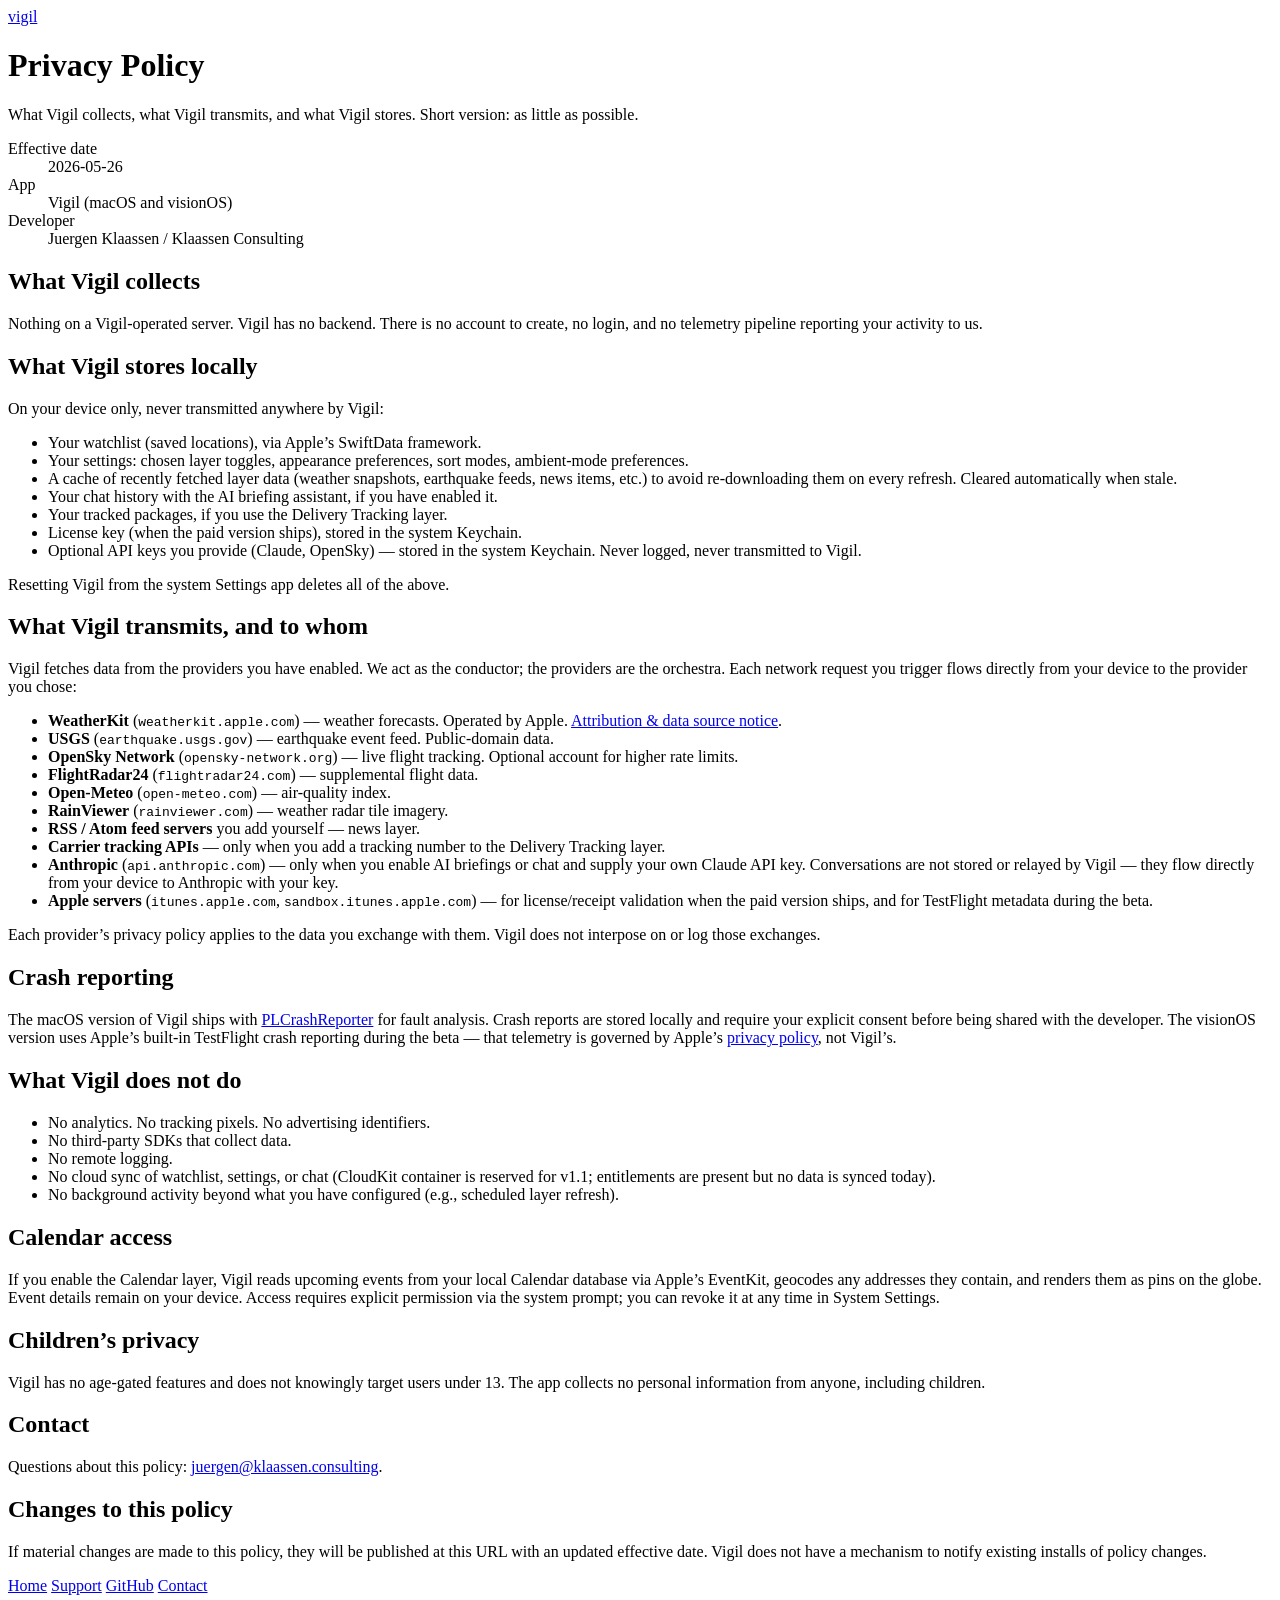
==== privacy/index.html @ 6830c687 "Initial: Vigil marketing site, privacy policy, support page Static GH Pages site mirroring the hush-" ====
<!DOCTYPE html>
<html lang="en">
<head>
    <meta charset="UTF-8">
    <meta name="viewport" content="width=device-width, initial-scale=1.0">
    <title>Privacy Policy — Vigil</title>
    <meta name="description" content="Vigil keeps your data on your device. No accounts, no telemetry, no third-party SDKs that collect data.">
    <link rel="icon" type="image/svg+xml" href="/vigil-site/assets/favicon.svg">
    <link rel="stylesheet" href="/vigil-site/assets/styles.css">
</head>
<body>
    <main>
        <header>
            <a class="brand" href="/vigil-site/">vigil<span class="pulse" aria-hidden="true"></span></a>
        </header>

        <h1>Privacy Policy</h1>
        <p class="subtitle">What Vigil collects, what Vigil transmits, and what Vigil stores. Short version: as little as possible.</p>

        <dl class="meta">
            <dt>Effective date</dt><dd>2026-05-26</dd>
            <dt>App</dt><dd>Vigil (macOS and visionOS)</dd>
            <dt>Developer</dt><dd>Juergen Klaassen / Klaassen Consulting</dd>
        </dl>

        <h2>What Vigil collects</h2>
        <p>Nothing on a Vigil-operated server. Vigil has no backend. There is no account to create, no login, and no telemetry pipeline reporting your activity to us.</p>

        <h2>What Vigil stores locally</h2>
        <p>On your device only, never transmitted anywhere by Vigil:</p>
        <ul class="bare">
            <li>Your watchlist (saved locations), via Apple&rsquo;s SwiftData framework.</li>
            <li>Your settings: chosen layer toggles, appearance preferences, sort modes, ambient-mode preferences.</li>
            <li>A cache of recently fetched layer data (weather snapshots, earthquake feeds, news items, etc.) to avoid re-downloading them on every refresh. Cleared automatically when stale.</li>
            <li>Your chat history with the AI briefing assistant, if you have enabled it.</li>
            <li>Your tracked packages, if you use the Delivery Tracking layer.</li>
            <li>License key (when the paid version ships), stored in the system Keychain.</li>
            <li>Optional API keys you provide (Claude, OpenSky) &mdash; stored in the system Keychain. Never logged, never transmitted to Vigil.</li>
        </ul>
        <p>Resetting Vigil from the system Settings app deletes all of the above.</p>

        <h2>What Vigil transmits, and to whom</h2>
        <p>Vigil fetches data from the providers you have enabled. We act as the conductor; the providers are the orchestra. Each network request you trigger flows directly from your device to the provider you chose:</p>
        <ul class="bare">
            <li><strong>WeatherKit</strong> (<code>weatherkit.apple.com</code>) &mdash; weather forecasts. Operated by Apple. <a href="https://developer.apple.com/weatherkit/data-source-attribution/">Attribution &amp; data source notice</a>.</li>
            <li><strong>USGS</strong> (<code>earthquake.usgs.gov</code>) &mdash; earthquake event feed. Public-domain data.</li>
            <li><strong>OpenSky Network</strong> (<code>opensky-network.org</code>) &mdash; live flight tracking. Optional account for higher rate limits.</li>
            <li><strong>FlightRadar24</strong> (<code>flightradar24.com</code>) &mdash; supplemental flight data.</li>
            <li><strong>Open-Meteo</strong> (<code>open-meteo.com</code>) &mdash; air-quality index.</li>
            <li><strong>RainViewer</strong> (<code>rainviewer.com</code>) &mdash; weather radar tile imagery.</li>
            <li><strong>RSS / Atom feed servers</strong> you add yourself &mdash; news layer.</li>
            <li><strong>Carrier tracking APIs</strong> &mdash; only when you add a tracking number to the Delivery Tracking layer.</li>
            <li><strong>Anthropic</strong> (<code>api.anthropic.com</code>) &mdash; only when you enable AI briefings or chat and supply your own Claude API key. Conversations are not stored or relayed by Vigil &mdash; they flow directly from your device to Anthropic with your key.</li>
            <li><strong>Apple servers</strong> (<code>itunes.apple.com</code>, <code>sandbox.itunes.apple.com</code>) &mdash; for license/receipt validation when the paid version ships, and for TestFlight metadata during the beta.</li>
        </ul>
        <p>Each provider&rsquo;s privacy policy applies to the data you exchange with them. Vigil does not interpose on or log those exchanges.</p>

        <h2>Crash reporting</h2>
        <p>The macOS version of Vigil ships with <a href="https://github.com/microsoft/plcrashreporter">PLCrashReporter</a> for fault analysis. Crash reports are stored locally and require your explicit consent before being shared with the developer. The visionOS version uses Apple&rsquo;s built-in TestFlight crash reporting during the beta &mdash; that telemetry is governed by Apple&rsquo;s <a href="https://www.apple.com/legal/privacy/">privacy policy</a>, not Vigil&rsquo;s.</p>

        <h2>What Vigil does not do</h2>
        <ul class="bare">
            <li>No analytics. No tracking pixels. No advertising identifiers.</li>
            <li>No third-party SDKs that collect data.</li>
            <li>No remote logging.</li>
            <li>No cloud sync of watchlist, settings, or chat (CloudKit container is reserved for v1.1; entitlements are present but no data is synced today).</li>
            <li>No background activity beyond what you have configured (e.g., scheduled layer refresh).</li>
        </ul>

        <h2>Calendar access</h2>
        <p>If you enable the Calendar layer, Vigil reads upcoming events from your local Calendar database via Apple&rsquo;s EventKit, geocodes any addresses they contain, and renders them as pins on the globe. Event details remain on your device. Access requires explicit permission via the system prompt; you can revoke it at any time in System Settings.</p>

        <h2>Children&rsquo;s privacy</h2>
        <p>Vigil has no age-gated features and does not knowingly target users under 13. The app collects no personal information from anyone, including children.</p>

        <h2>Contact</h2>
        <p>Questions about this policy: <a href="mailto:juergen@klaassen.consulting">juergen@klaassen.consulting</a>.</p>

        <h2>Changes to this policy</h2>
        <p>If material changes are made to this policy, they will be published at this URL with an updated effective date. Vigil does not have a mechanism to notify existing installs of policy changes.</p>

        <footer>
            <a href="/vigil-site/">Home</a>
            <a href="/vigil-site/support/">Support</a>
            <a href="https://github.com/juergen-kc/Vigil">GitHub</a>
            <a href="mailto:juergen@klaassen.consulting">Contact</a>
        </footer>
    </main>
</body>
</html>
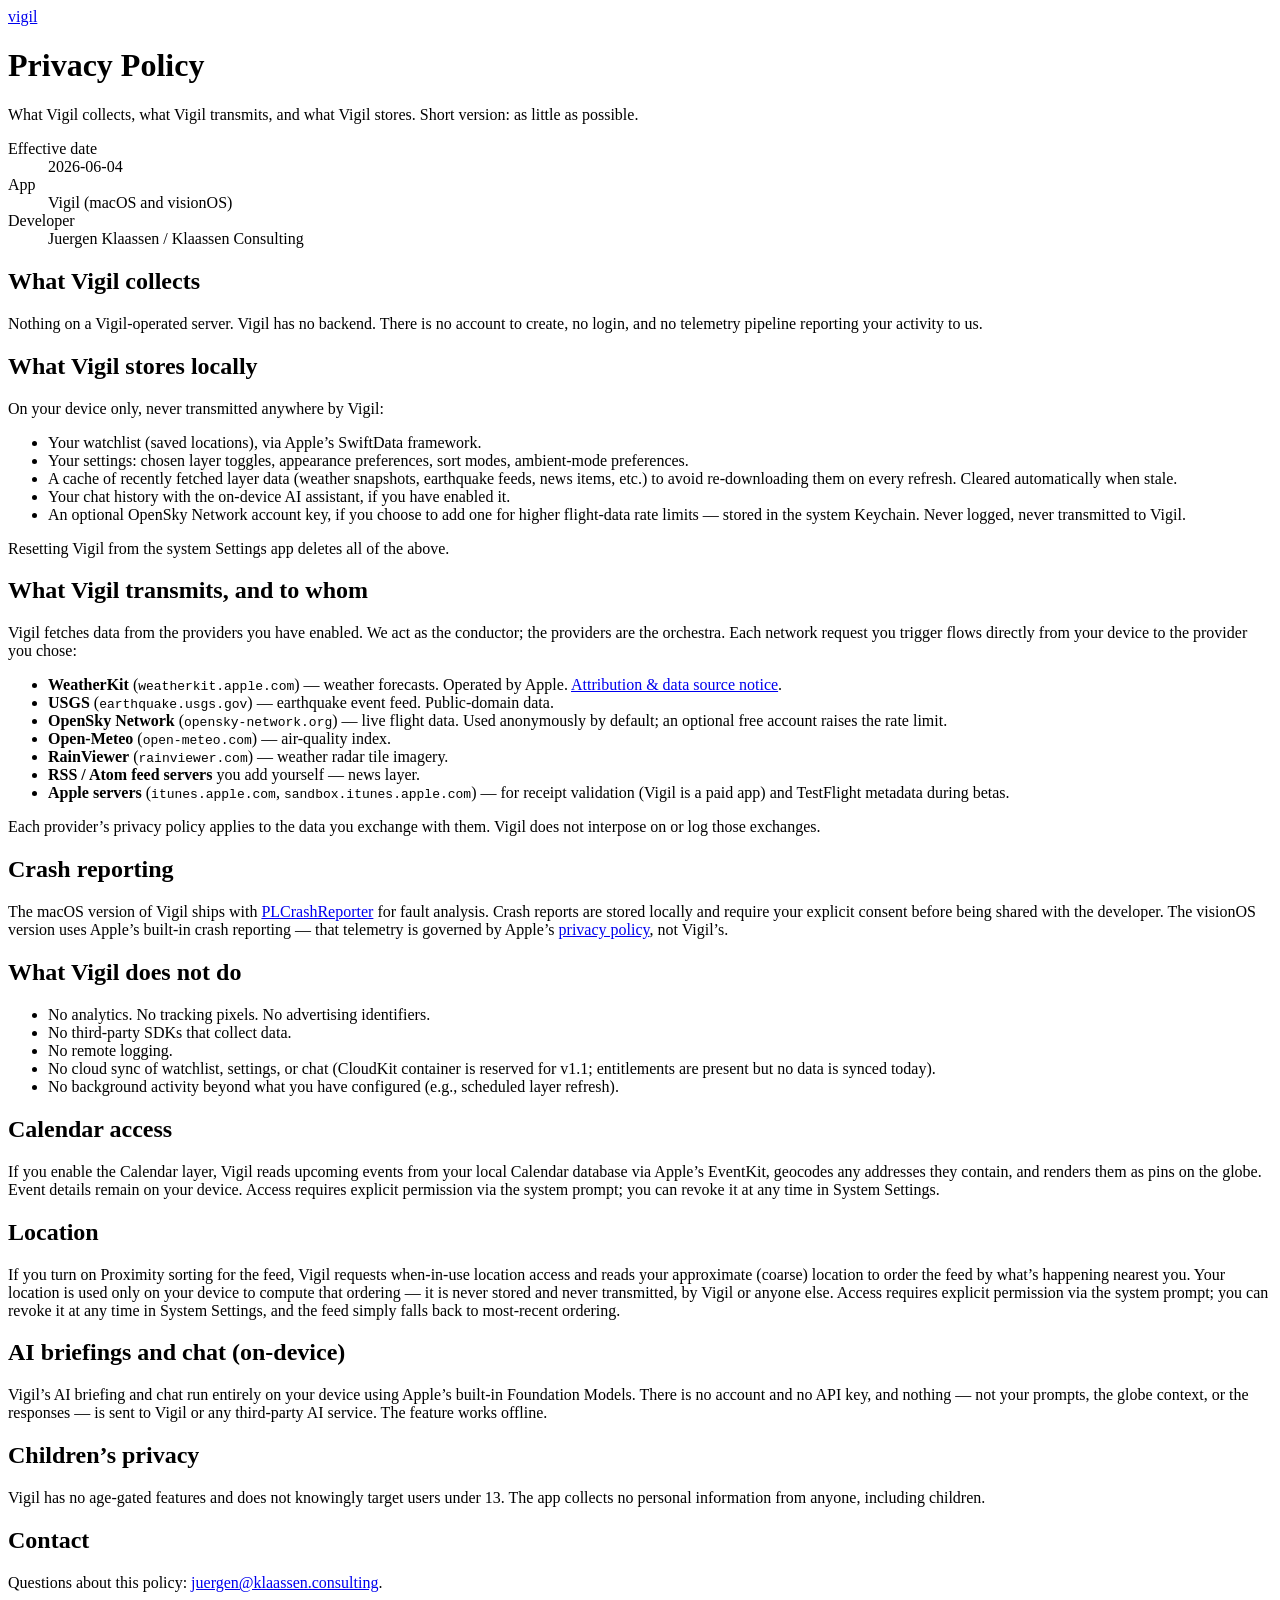
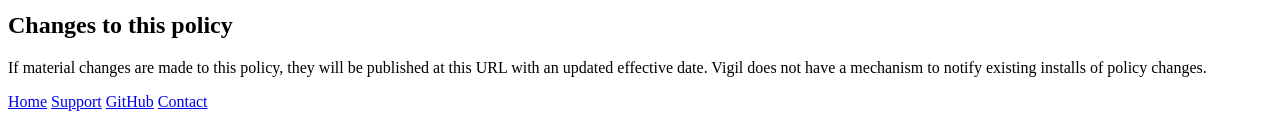
==== commit dd28658a: "Privacy: add Location section; correct AI to on-device; drop removed FR24/delivery/license Aligns th" ====
--- a/privacy/index.html
+++ b/privacy/index.html
@@ -18,7 +18,7 @@
         <p class="subtitle">What Vigil collects, what Vigil transmits, and what Vigil stores. Short version: as little as possible.</p>
 
         <dl class="meta">
-            <dt>Effective date</dt><dd>2026-05-26</dd>
+            <dt>Effective date</dt><dd>2026-06-04</dd>
             <dt>App</dt><dd>Vigil (macOS and visionOS)</dd>
             <dt>Developer</dt><dd>Juergen Klaassen / Klaassen Consulting</dd>
         </dl>
@@ -32,10 +32,8 @@
             <li>Your watchlist (saved locations), via Apple&rsquo;s SwiftData framework.</li>
             <li>Your settings: chosen layer toggles, appearance preferences, sort modes, ambient-mode preferences.</li>
             <li>A cache of recently fetched layer data (weather snapshots, earthquake feeds, news items, etc.) to avoid re-downloading them on every refresh. Cleared automatically when stale.</li>
-            <li>Your chat history with the AI briefing assistant, if you have enabled it.</li>
-            <li>Your tracked packages, if you use the Delivery Tracking layer.</li>
-            <li>License key (when the paid version ships), stored in the system Keychain.</li>
-            <li>Optional API keys you provide (Claude, OpenSky) &mdash; stored in the system Keychain. Never logged, never transmitted to Vigil.</li>
+            <li>Your chat history with the on-device AI assistant, if you have enabled it.</li>
+            <li>An optional OpenSky Network account key, if you choose to add one for higher flight-data rate limits &mdash; stored in the system Keychain. Never logged, never transmitted to Vigil.</li>
         </ul>
         <p>Resetting Vigil from the system Settings app deletes all of the above.</p>
 
@@ -44,19 +42,16 @@
         <ul class="bare">
             <li><strong>WeatherKit</strong> (<code>weatherkit.apple.com</code>) &mdash; weather forecasts. Operated by Apple. <a href="https://developer.apple.com/weatherkit/data-source-attribution/">Attribution &amp; data source notice</a>.</li>
             <li><strong>USGS</strong> (<code>earthquake.usgs.gov</code>) &mdash; earthquake event feed. Public-domain data.</li>
-            <li><strong>OpenSky Network</strong> (<code>opensky-network.org</code>) &mdash; live flight tracking. Optional account for higher rate limits.</li>
-            <li><strong>FlightRadar24</strong> (<code>flightradar24.com</code>) &mdash; supplemental flight data.</li>
+            <li><strong>OpenSky Network</strong> (<code>opensky-network.org</code>) &mdash; live flight data. Used anonymously by default; an optional free account raises the rate limit.</li>
             <li><strong>Open-Meteo</strong> (<code>open-meteo.com</code>) &mdash; air-quality index.</li>
             <li><strong>RainViewer</strong> (<code>rainviewer.com</code>) &mdash; weather radar tile imagery.</li>
             <li><strong>RSS / Atom feed servers</strong> you add yourself &mdash; news layer.</li>
-            <li><strong>Carrier tracking APIs</strong> &mdash; only when you add a tracking number to the Delivery Tracking layer.</li>
-            <li><strong>Anthropic</strong> (<code>api.anthropic.com</code>) &mdash; only when you enable AI briefings or chat and supply your own Claude API key. Conversations are not stored or relayed by Vigil &mdash; they flow directly from your device to Anthropic with your key.</li>
-            <li><strong>Apple servers</strong> (<code>itunes.apple.com</code>, <code>sandbox.itunes.apple.com</code>) &mdash; for license/receipt validation when the paid version ships, and for TestFlight metadata during the beta.</li>
+            <li><strong>Apple servers</strong> (<code>itunes.apple.com</code>, <code>sandbox.itunes.apple.com</code>) &mdash; for receipt validation (Vigil is a paid app) and TestFlight metadata during betas.</li>
         </ul>
         <p>Each provider&rsquo;s privacy policy applies to the data you exchange with them. Vigil does not interpose on or log those exchanges.</p>
 
         <h2>Crash reporting</h2>
-        <p>The macOS version of Vigil ships with <a href="https://github.com/microsoft/plcrashreporter">PLCrashReporter</a> for fault analysis. Crash reports are stored locally and require your explicit consent before being shared with the developer. The visionOS version uses Apple&rsquo;s built-in TestFlight crash reporting during the beta &mdash; that telemetry is governed by Apple&rsquo;s <a href="https://www.apple.com/legal/privacy/">privacy policy</a>, not Vigil&rsquo;s.</p>
+        <p>The macOS version of Vigil ships with <a href="https://github.com/microsoft/plcrashreporter">PLCrashReporter</a> for fault analysis. Crash reports are stored locally and require your explicit consent before being shared with the developer. The visionOS version uses Apple&rsquo;s built-in crash reporting &mdash; that telemetry is governed by Apple&rsquo;s <a href="https://www.apple.com/legal/privacy/">privacy policy</a>, not Vigil&rsquo;s.</p>
 
         <h2>What Vigil does not do</h2>
         <ul class="bare">
@@ -69,6 +64,12 @@
 
         <h2>Calendar access</h2>
         <p>If you enable the Calendar layer, Vigil reads upcoming events from your local Calendar database via Apple&rsquo;s EventKit, geocodes any addresses they contain, and renders them as pins on the globe. Event details remain on your device. Access requires explicit permission via the system prompt; you can revoke it at any time in System Settings.</p>
+
+        <h2>Location</h2>
+        <p>If you turn on Proximity sorting for the feed, Vigil requests when-in-use location access and reads your approximate (coarse) location to order the feed by what&rsquo;s happening nearest you. Your location is used only on your device to compute that ordering &mdash; it is never stored and never transmitted, by Vigil or anyone else. Access requires explicit permission via the system prompt; you can revoke it at any time in System Settings, and the feed simply falls back to most-recent ordering.</p>
+
+        <h2>AI briefings and chat (on-device)</h2>
+        <p>Vigil&rsquo;s AI briefing and chat run entirely on your device using Apple&rsquo;s built-in Foundation Models. There is no account and no API key, and nothing &mdash; not your prompts, the globe context, or the responses &mdash; is sent to Vigil or any third-party AI service. The feature works offline.</p>
 
         <h2>Children&rsquo;s privacy</h2>
         <p>Vigil has no age-gated features and does not knowingly target users under 13. The app collects no personal information from anyone, including children.</p>
